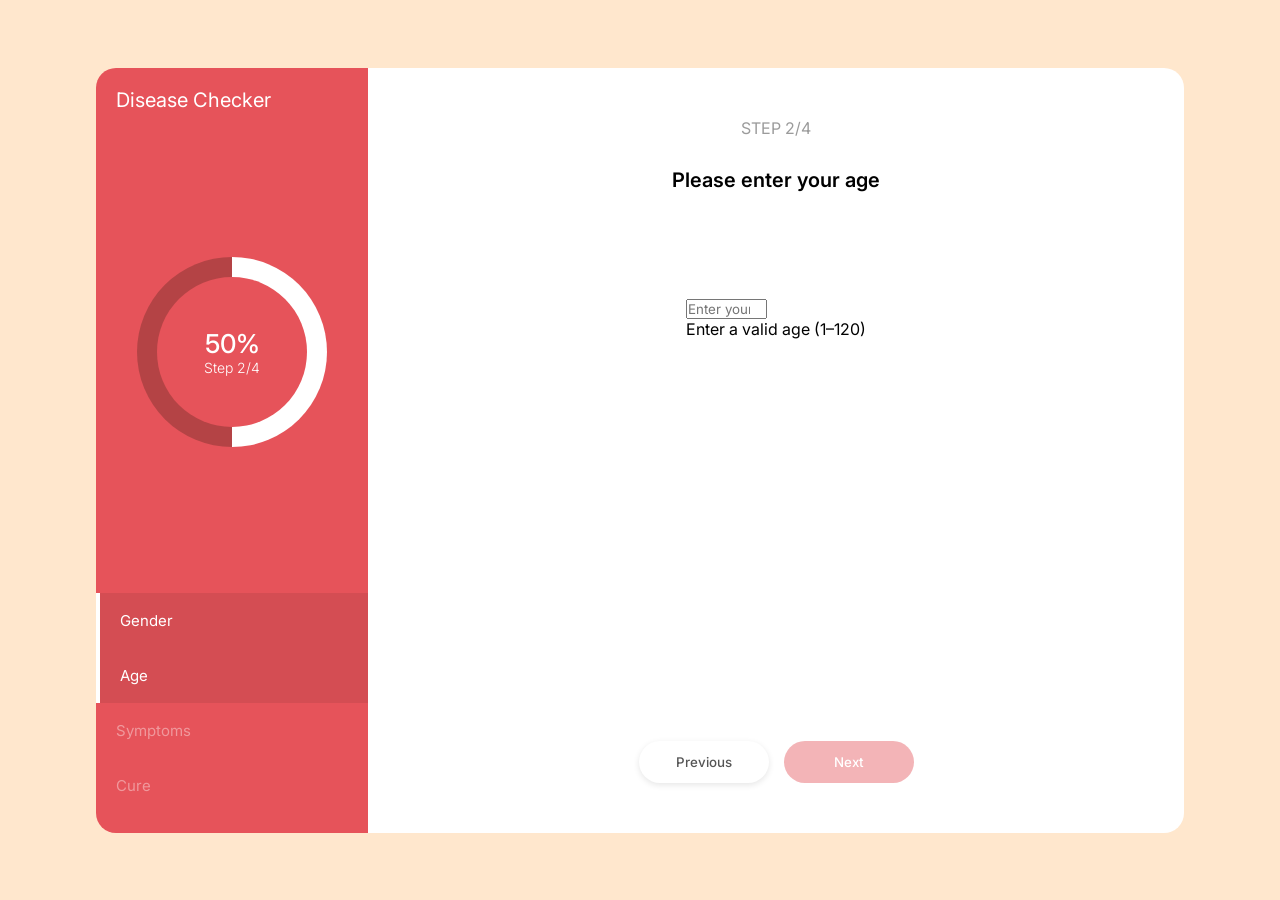
==== age.html @ f3186f95 "shit happened nigga" ====
<!DOCTYPE html>
<html lang="en">
<head>
    <meta charset="utf-8">
    <meta name="viewport" content="width=device-width, initial-scale=1.0">
    <title>Age</title>

    <link rel="stylesheet" href="styles.css">

    <link href="https://fonts.googleapis.com/css2?family=Inter:wght@300;400;500;600;700&display=swap" rel="stylesheet">

    <script defer src="script.js"></script>
</head>

<body>
<div class="main">

    <!-- LEFT PANEL (same as before) -->
    <div class="left">
        <div class="web-title">Disease Checker</div>

        <div class="progress">
            <div class="circle">
                <div class="circle1">50%</div>
                <div class="circle2">Step 2/4</div>
            </div>
        </div>

        <div class="tabs">
            <div class="gender active">Gender</div>
            <div class="age active">Age</div>
            <div class="symptoms">Symptoms</div>
            <div class="cure">Cure</div>
        </div>
    </div>

    <!-- RIGHT PANEL -->
    <div class="right">

        <div class="r1">
            <div class="step">STEP 2/4</div>
        </div>

        <div class="r2">
            <div class="sex">Please enter your age</div>
        </div>

        <!-- AGE INPUT -->
        <div class="ruh">
            <div class="age-box">
                <input type="number" id="ageInput" placeholder="Enter your age" min="1" max="120">
                <div id="ageError">Enter a valid age (1–120)</div>
            </div>
        </div>

        <!-- BUTTONS -->
        <div class="r3">
            <button class="previous" onclick="window.location.href='gender.html'">
                Previous
            </button>

            <button class="next" disabled>
                Next
            </button>
        </div>

    </div>
</div>
</body>
</html>
---- styles.css ----
*{
    margin:0;
    padding:0;
    box-sizing:border-box;
    font-family:'inter';
}

body{
    height:100vh;
    width:100vw;
    display:flex;
    justify-content:center;
    align-items:center;
    background-color:#ffe7cd;
}

.main{
    height:85%;
    width:85%;
    display:flex;
    border-radius:20px;
}

.left{
    height:100%;
    width:25%;
    background-color:#e6535a;
    border-radius:20px 0 0 20px;
    display:flex;
    flex-direction:column;
    justify-content:space-between;
    align-items:center;
    padding:20px 0;
}

.web-title{
    width:100%;
    padding-left:20px;
    color:#ffffff;
    font-size:20px;
}

.progress{
    height:40%;
    width:100%;
    display:flex;
    justify-content:center;
    align-items:center;
}

.circle{
    height:190px;
    width:190px;
    border-radius:50%;
    display:flex;
    flex-direction:column;
    justify-content:center;
    align-items:center;
    position:relative;
    background:conic-gradient(#ffffff 0deg 270deg,#b44345 270deg 360deg);
}

.circle::before{
    content:"";
    position:absolute;
    height:150px;
    width:150px;
    background:#e6535a;
    border-radius:50%;
    z-index:1;
}

.circle1,
.circle2{
    position:relative;
    z-index:2;
    color:#ffffff;
}

.circle1{
    font-size:26px;
    font-weight:500;
}

.circle2{
    font-size:14px;
    font-weight:300;
}

.tabs{
    width:100%;
}

.tabs div{
    width:100%;
    height:55px;
    padding-left:20px;
    display:flex;
    align-items:center;
    gap:10px;
    color:#ffffff;
    font-size:15px;
    cursor:pointer;
    transition:all 0.2s ease;
}

.tabs div:hover{
    background:rgba(255,255,255,0.1);
}
.tabs div.active{
    border-left:4px solid #ffffff;
    background:rgba(0,0,0,0.08);
}

.icons{
    height:16px;
}

.right{
    height:100%;
    width:75%;
    background-color:#ffffff;
    border-radius:0 20px 20px 0;
    display:flex;
    flex-direction:column;
    align-items:center;
    padding:50px 0;
}

.r1{
    text-align:center;
    margin-bottom:30px;
}

.step{
    color:#9b9b9b;
}

.text1{
    font-weight:600;
    font-size:20px;
}

.search-box{
    width:500px;
    height:40px;
    background:#ececec;
    border-radius:5px;
    display:flex;
    align-items:center;
    margin-bottom:25px;
}

.search-icon{
    width:50px;
    display:flex;
    justify-content:center;
}

.main-search-box{
    flex:1;
}

.main-search-box input{
    width:100%;
    height:100%;
    border:none;
    background:none;
    outline:none;
}

.common-symp{
    width:550px;
}

.r3{
    margin-top:auto;
    display:flex;
    gap:15px;
}

.previous,
.next{
    width:130px;
    height:42px;
    border-radius:25px;
    border:none;
    cursor:pointer;
    display:flex;
    align-items:center;
    justify-content:center;
    gap:8px;
    font-weight:500;
    transition:all 0.25s ease;
}

.previous{
    background:#ffffff;
    color:#555;
    box-shadow:0 2px 6px rgba(0,0,0,0.1);
}

.previous:hover{
    background:#f2f2f2;
    transform:translateY(-2px);
}

.previous:active{
    transform:scale(0.95);
}

.next{
    background:#e6535a;
    color:#ffffff;
    box-shadow:0 4px 10px rgba(230,83,90,0.3);
}

.next:hover:not(:disabled){
    background:#d94349;
    transform:translateY(-2px);
}

.next:active:not(:disabled){
    transform:scale(0.95);
}

.next:disabled{
    background:#f3b4b7;
    cursor:not-allowed;
    box-shadow:none;
}

.btn-icon{
    height:14px;
}

.symptom-btn{
    margin:5px;
    padding:6px 12px;
    border:none;
    border-radius:15px;
    background:#ececec;
    cursor:pointer;
    font-size:13px;
    transition:all 0.2s ease;
}

.symptom-btn:hover{
    background:#ddd;
}

.symptom-btn.selected{
    background:#e6535a;
    color:white;
}



/*gender*/
*{
    margin:0;
    padding:0;
    box-sizing:border-box;
    font-family:'inter';
}

body{
    height:100vh;
    width:100vw;
    display:flex;
    justify-content:center;
    align-items:center;
    background-color:#ffe7cd;
}

.main{
    height:85%;
    width:85%;
    display:flex;
    border-radius:20px;
}

.left{
    height:100%;
    width:25%;
    background-color:#e6535a;
    border-radius:20px 0 0 20px;
    display:flex;
    flex-direction:column;
    justify-content:space-between;
    align-items:center;
    padding:20px 0;
}

.web-title{
    width:100%;
    padding-left:20px;
    color:#ffffff;
    font-size:20px;
}

.progress{
    height:40%;
    width:100%;
    display:flex;
    justify-content:center;
    align-items:center;
}

.circle{
    height:190px;
    width:190px;
    border-radius:50%;
    display:flex;
    flex-direction:column;
    justify-content:center;
    align-items:center;
    position:relative;
    background:conic-gradient(#ffffff 0deg 270deg,#b44345 270deg 360deg);
}

.circle::before{
    content:"";
    position:absolute;
    height:150px;
    width:150px;
    background:#e6535a;
    border-radius:50%;
    z-index:1;
}

.circle1,
.circle2{
    position:relative;
    z-index:2;
    color:#ffffff;
}

.circle1{
    font-size:26px;
    font-weight:500;
}

.circle2{
    font-size:14px;
    font-weight:300;
}

.tabs{
    width:100%;
}

.tabs div{
    width:100%;
    height:55px;
    padding-left:20px;
    display:flex;
    align-items:center;
    gap:10px;
    color:#ffffff;
    font-size:15px;
    cursor:pointer;
    transition:all 0.2s ease;
}

.tabs div:hover{
    background:rgba(255,255,255,0.1);
}
.tabs div.active{
    border-left:4px solid #ffffff;
    background:rgba(0,0,0,0.08);
}

.icons{
    height:16px;
}

.right{
    height:100%;
    width:75%;
    background-color:#ffffff;
    border-radius:0 20px 20px 0;
    display:flex;
    flex-direction:column;
    align-items:center;
    padding:50px 0;
}

.r1{
    text-align:center;
    margin-bottom:30px;
}

.step{
    color:#9b9b9b;
}

.text1{
    font-weight:600;
    font-size:20px;
}

.search-box{
    width:500px;
    height:40px;
    background:#ececec;
    border-radius:5px;
    display:flex;
    align-items:center;
    margin-bottom:25px;
}

.search-icon{
    width:50px;
    display:flex;
    justify-content:center;
}

.main-search-box{
    flex:1;
}

.main-search-box input{
    width:100%;
    height:100%;
    border:none;
    background:none;
    outline:none;
}

.common-symp{
    width:550px;
}

.r3{
    margin-top:auto;
    display:flex;
    gap:15px;
}

.previous,
.next{
    width:130px;
    height:42px;
    border-radius:25px;
    border:none;
    cursor:pointer;
    display:flex;
    align-items:center;
    justify-content:center;
    gap:8px;
    font-weight:500;
    transition:all 0.25s ease;
}

.previous{
    background:#ffffff;
    color:#555;
    box-shadow:0 2px 6px rgba(0,0,0,0.1);
}

.previous:hover{
    background:#f2f2f2;
    transform:translateY(-2px);
}

.previous:active{
    transform:scale(0.95);
}

.next{
    background:#e6535a;
    color:#ffffff;
    box-shadow:0 4px 10px rgba(230,83,90,0.3);
}

.next:hover:not(:disabled){
    background:#d94349;
    transform:translateY(-2px);
}

.next:active:not(:disabled){
    transform:scale(0.95);
}

.next:disabled{
    background:#f3b4b7;
    cursor:not-allowed;
    box-shadow:none;
}

.btn-icon{
    height:14px;
}

.symptom-btn{
    margin:5px;
    padding:6px 12px;
    border:none;
    border-radius:15px;
    background:#ececec;
    cursor:pointer;
    font-size:13px;
    transition:all 0.2s ease;
}

.symptom-btn:hover{
    background:#ddd;
}

.symptom-btn.selected{
    background:#e6535a;
    color:white;
}


.sex{
    font-weight: 600;
    font-size: 20px;
}

.ruh{
    display: flex;
    justify-content: center;
    padding-top: 13%;
}

.male, .female{
        cursor: pointer;
        padding: 100px;
        background: none;
        border: solid;
        border-radius: 10px;
        border-color: #c1c1c1;
        transition: all 0.2s ease;

        
}

.male{
    margin-right: 50px;
}

.female{
    margin-left: 50px;
}

.male-icon, .female-icon{
    width: 100px;
    filter: brightness(0) saturate(100%) invert(100%) sepia(1%) saturate(999%) hue-rotate(55deg) brightness(78%) contrast(94%);

}

button:hover {
  transition: transform 0.2s ease;
   transform: scale(1.03);
   border-color: #e6535a ;
   
}


.male:hover{
    filter: brightness(0) saturate(100%) invert(38%) sepia(80%) saturate(1359%) hue-rotate(328deg) brightness(94%) contrast(80%);
}

.female:hover{
    filter: brightness(0) saturate(100%) invert(38%) sepia(80%) saturate(1359%) hue-rotate(328deg) brightness(94%) contrast(80%);
}

.male.selected,
.female.selected{
    border-color: #e6535a;
    background: none;   /* remove fill */
    transform: scale(1.06);
}

.male.selected .male-icon,
.female.selected .female-icon{
   filter: brightness(0) saturate(100%) invert(38%) sepia(80%) saturate(1359%) hue-rotate(328deg) brightness(94%) contrast(80%);
   transition: transform 0.2s ease
   
}


/*gender*/
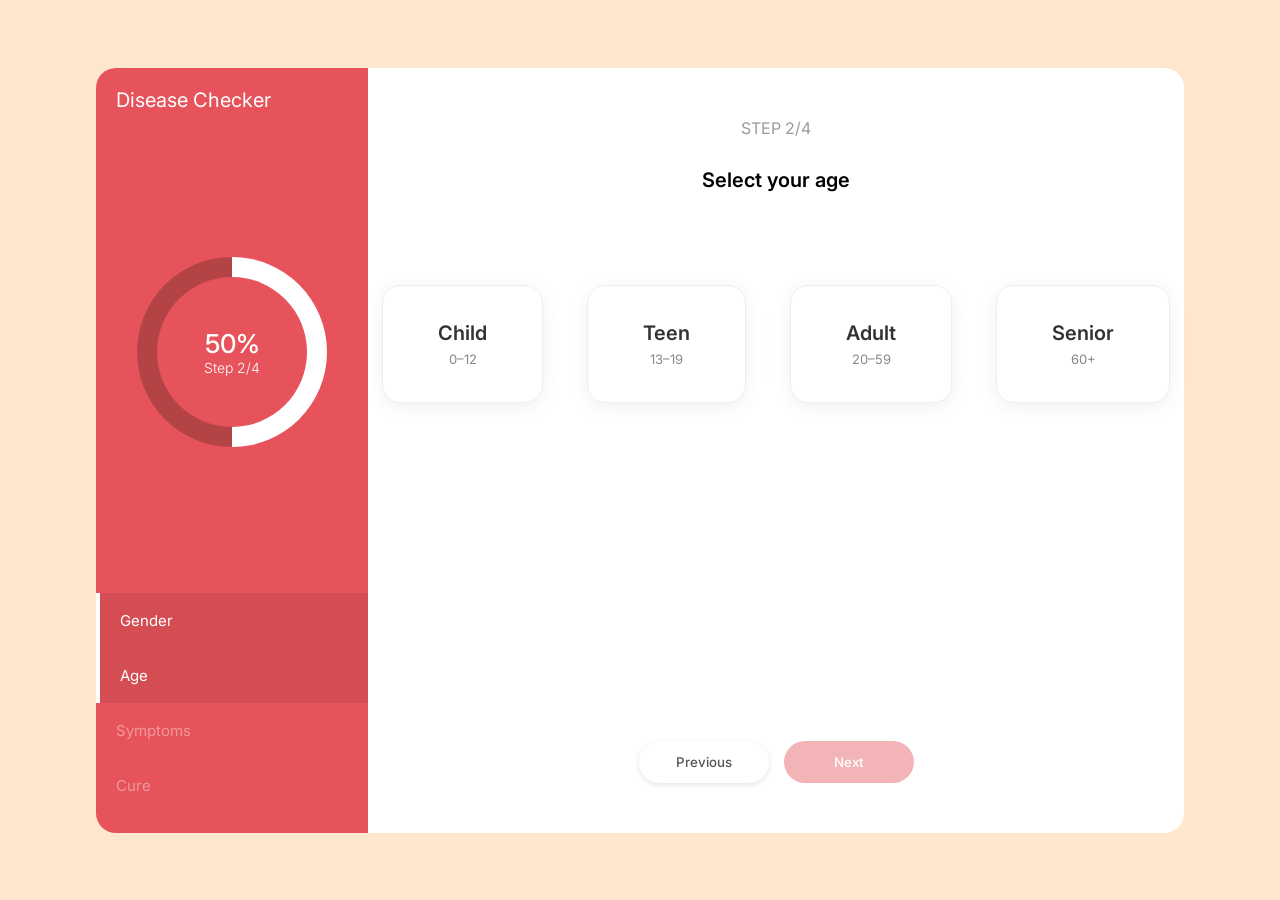
==== commit 91ea466f: "Age page done" ====
--- a/age.html
+++ b/age.html
@@ -42,15 +42,30 @@
         </div>
 
         <div class="r2">
-            <div class="sex">Please enter your age</div>
+            <div class="sex">Select your age</div>
         </div>
 
         <!-- AGE INPUT -->
         <div class="ruh">
-            <div class="age-box">
-                <input type="number" id="ageInput" placeholder="Enter your age" min="1" max="120">
-                <div id="ageError">Enter a valid age (1–120)</div>
-            </div>
+           <button class="age-card" data-age="child">
+    <div class="age-title">Child</div>
+    <div class="age-range">0–12</div>
+</button>
+
+<button class="age-card" data-age="teen">
+    <div class="age-title">Teen</div>
+    <div class="age-range">13–19</div>
+</button>
+
+<button class="age-card" data-age="adult">
+    <div class="age-title">Adult</div>
+    <div class="age-range">20–59</div>
+</button>
+
+<button class="age-card" data-age="senior">
+    <div class="age-title">Senior</div>
+    <div class="age-range">60+</div>
+</button>
         </div>
 
         <!-- BUTTONS -->
--- a/styles.css
+++ b/styles.css
@@ -582,4 +582,65 @@
 }
 
 
-/*gender*/+/*gender*/
+
+
+/* ULTRA CLEAN MODERN AGE CARDS */
+
+.age-card{
+    cursor:pointer;
+    padding:35px 55px;
+    border-radius:18px;
+    background:#ffffff;
+    border:1px solid #eee;
+
+    display:flex;
+    flex-direction:column;
+    align-items:center;
+    justify-content:center;
+    gap:6px;
+
+    margin:12px;
+
+    /* modern shadow */
+    box-shadow: 0 4px 20px rgba(0,0,0,0.06);
+
+    transition: all 0.25s ease;
+}
+
+/* hover effect */
+.age-card:hover{
+    transform: translateY(-5px) scale(1.03);
+    box-shadow: 0 8px 25px rgba(0,0,0,0.1);
+    border-color:#e6535a;
+}
+
+/* selected state */
+.age-card.selected{
+    border-color:#e6535a;
+    background: linear-gradient(135deg, rgba(230,83,90,0.08), rgba(230,83,90,0.02));
+    box-shadow: 0 10px 30px rgba(230,83,90,0.2);
+    transform: scale(1.05);
+}
+
+
+.age-title{
+    font-size:20px;
+    font-weight:600;
+    color:#333;
+}
+
+/* subtitle */
+.age-range{
+    font-size:13px;
+    color:#888;
+}
+
+.ruh{
+    display:flex;
+    justify-content:center;
+    align-items:center;
+    gap:20px;
+    flex-wrap:wrap;   
+    padding-top: 10%;
+}
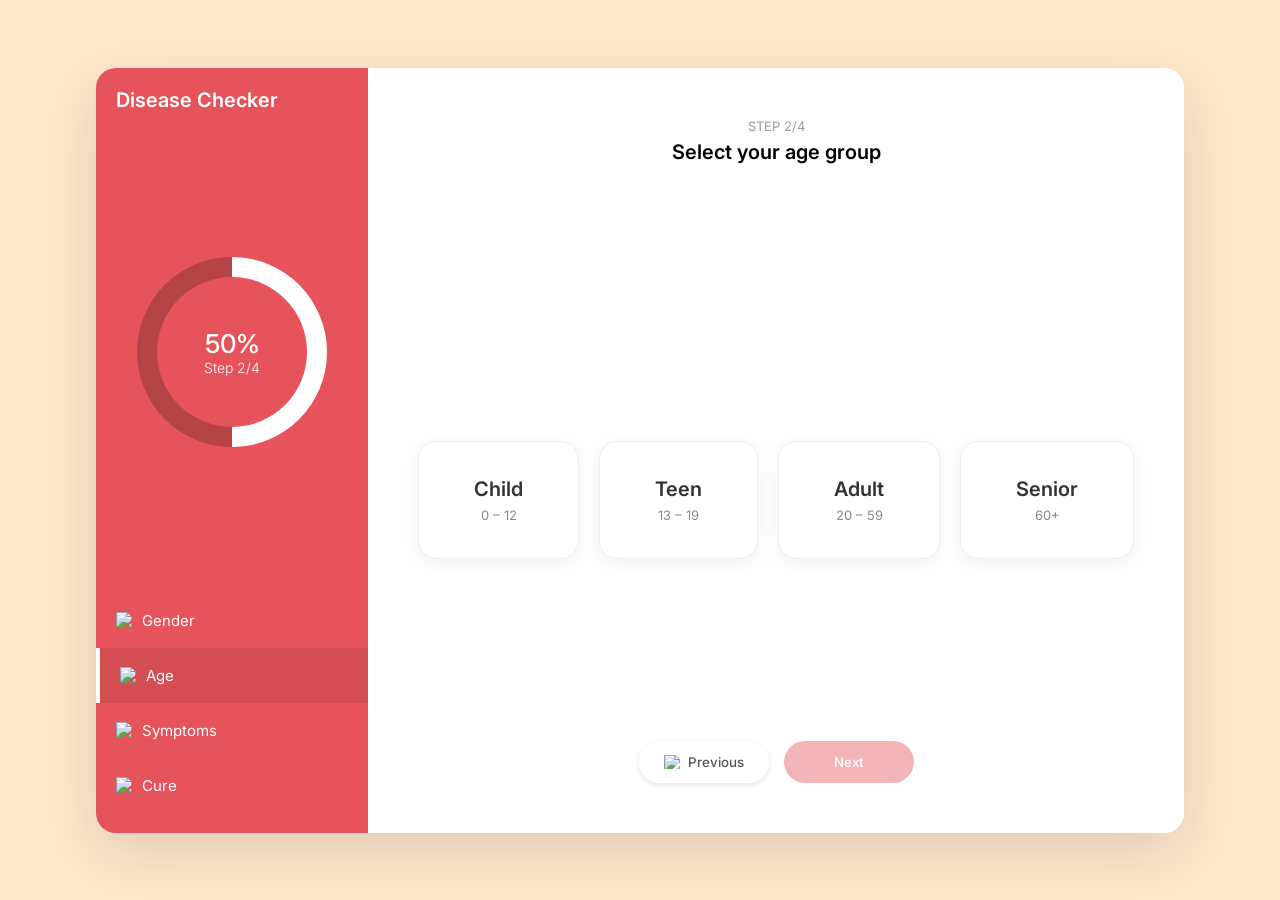
==== commit b011c203: "ahh" ====
--- a/age.html
+++ b/age.html
@@ -3,83 +3,68 @@
 <head>
     <meta charset="utf-8">
     <meta name="viewport" content="width=device-width, initial-scale=1.0">
-    <title>Age</title>
+    <title>Disease Checker — Age</title>
+    <link rel="stylesheet" href="styles/age.css">
+    <link rel="preconnect" href="https://fonts.googleapis.com">
+    <link rel="preconnect" href="https://fonts.gstatic.com" crossorigin>
+    <link href="https://fonts.googleapis.com/css2?family=Inter:wght@300;400;500;600;700&display=swap" rel="stylesheet">
+    <script defer src="script/script.js"></script>
+</head>
+<body>
+    <div class="main">
 
-    <link rel="stylesheet" href="styles.css">
-
-    <link href="https://fonts.googleapis.com/css2?family=Inter:wght@300;400;500;600;700&display=swap" rel="stylesheet">
-
-    <script defer src="script.js"></script>
-</head>
-
-<body>
-<div class="main">
-
-    <!-- LEFT PANEL (same as before) -->
-    <div class="left">
-        <div class="web-title">Disease Checker</div>
-
-        <div class="progress">
-            <div class="circle">
-                <div class="circle1">50%</div>
-                <div class="circle2">Step 2/4</div>
+        <div class="left">
+            <div class="web-title">Disease Checker</div>
+            <div class="progress">
+                <div class="circle">
+                    <div class="circle1" id="progressPercent">50%</div>
+                    <div class="circle2" id="progressStep">Step 2/4</div>
+                </div>
+            </div>
+            <div class="tabs">
+                <div class="gender"><img class="icons" src="assets/gender.svg">Gender</div>
+                <div class="age active"><img class="icons" src="assets/age.svg">Age</div>
+                <div class="symptoms"><img class="icons" src="assets/symptom.svg">Symptoms</div>
+                <div class="cure"><img class="icons" src="assets/cure.svg">Cure</div>
             </div>
         </div>
 
-        <div class="tabs">
-            <div class="gender active">Gender</div>
-            <div class="age active">Age</div>
-            <div class="symptoms">Symptoms</div>
-            <div class="cure">Cure</div>
-        </div>
-    </div>
+        <div class="right">
+            <div class="r1">
+                <div class="step">STEP 2/4</div>
+                <div class="text1">Select your age group</div>
+            </div>
 
-    <!-- RIGHT PANEL -->
-    <div class="right">
+            <div class="ruh">
+                <button class="age-card" data-age="child">
+                    <div class="age-title">Child</div>
+                    <div class="age-range">0 – 12</div>
+                </button>
+                <button class="age-card" data-age="teen">
+                    <div class="age-title">Teen</div>
+                    <div class="age-range">13 – 19</div>
+                </button>
+                <button class="age-card" data-age="adult">
+                    <div class="age-title">Adult</div>
+                    <div class="age-range">20 – 59</div>
+                </button>
+                <button class="age-card" data-age="senior">
+                    <div class="age-title">Senior</div>
+                    <div class="age-range">60+</div>
+                </button>
+            </div>
 
-        <div class="r1">
-            <div class="step">STEP 2/4</div>
-        </div>
-
-        <div class="r2">
-            <div class="sex">Select your age</div>
-        </div>
-
-        <!-- AGE INPUT -->
-        <div class="ruh">
-           <button class="age-card" data-age="child">
-    <div class="age-title">Child</div>
-    <div class="age-range">0–12</div>
-</button>
-
-<button class="age-card" data-age="teen">
-    <div class="age-title">Teen</div>
-    <div class="age-range">13–19</div>
-</button>
-
-<button class="age-card" data-age="adult">
-    <div class="age-title">Adult</div>
-    <div class="age-range">20–59</div>
-</button>
-
-<button class="age-card" data-age="senior">
-    <div class="age-title">Senior</div>
-    <div class="age-range">60+</div>
-</button>
-        </div>
-
-        <!-- BUTTONS -->
-        <div class="r3">
-            <button class="previous" onclick="window.location.href='gender.html'">
-                Previous
-            </button>
-
-            <button class="next" disabled>
-                Next
-            </button>
+            <div class="r3">
+                <button class="previous">
+                    <img src="assets/left-arrow.svg" class="btn-icon">
+                    Previous
+                </button>
+                <button class="next" disabled>
+                    Next
+                </button>
+            </div>
         </div>
 
     </div>
-</div>
 </body>
 </html>
--- a/styles/age.css
+++ b/styles/age.css
@@ -0,0 +1,257 @@
+* {
+    margin: 0;
+    padding: 0;
+    box-sizing: border-box;
+    font-family: 'Inter', sans-serif;
+}
+
+body {
+    height: 100vh;
+    width: 100vw;
+    display: flex;
+    justify-content: center;
+    align-items: center;
+    background-color: #ffe7cd;
+}
+
+.main {
+    height: 85%;
+    width: 85%;
+    display: flex;
+    border-radius: 20px;
+    box-shadow: 0 20px 60px rgba(0, 0, 0, 0.12);
+}
+
+.left {
+    height: 100%;
+    width: 25%;
+    background-color: #e6535a;
+    border-radius: 20px 0 0 20px;
+    display: flex;
+    flex-direction: column;
+    justify-content: space-between;
+    align-items: center;
+    padding: 20px 0;
+}
+
+.web-title {
+    width: 100%;
+    padding-left: 20px;
+    color: #ffffff;
+    font-size: 20px;
+    font-weight: 600;
+}
+
+.progress {
+    height: 40%;
+    width: 100%;
+    display: flex;
+    justify-content: center;
+    align-items: center;
+}
+
+.circle {
+    height: 190px;
+    width: 190px;
+    border-radius: 50%;
+    display: flex;
+    flex-direction: column;
+    justify-content: center;
+    align-items: center;
+    position: relative;
+    background: conic-gradient(#ffffff 0deg 180deg, #b44345 180deg 360deg);
+}
+
+.circle::before {
+    content: "";
+    position: absolute;
+    height: 150px;
+    width: 150px;
+    background: #e6535a;
+    border-radius: 50%;
+    z-index: 1;
+}
+
+.circle1,
+.circle2 {
+    position: relative;
+    z-index: 2;
+    color: #ffffff;
+}
+
+.circle1 {
+    font-size: 26px;
+    font-weight: 500;
+}
+
+.circle2 {
+    font-size: 14px;
+    font-weight: 300;
+}
+
+.tabs {
+    width: 100%;
+}
+
+.tabs div {
+    width: 100%;
+    height: 55px;
+    padding-left: 20px;
+    display: flex;
+    align-items: center;
+    gap: 10px;
+    color: #ffffff;
+    font-size: 15px;
+    cursor: pointer;
+    transition: all 0.2s ease;
+}
+
+.tabs div:hover {
+    background: rgba(255, 255, 255, 0.1);
+}
+
+.tabs div.active {
+    border-left: 4px solid #ffffff;
+    background: rgba(0, 0, 0, 0.08);
+}
+
+.icons {
+    height: 16px;
+}
+
+.right {
+    height: 100%;
+    width: 75%;
+    background-color: #ffffff;
+    border-radius: 0 20px 20px 0;
+    display: flex;
+    flex-direction: column;
+    align-items: center;
+    padding: 50px 0;
+}
+
+.r1 {
+    text-align: center;
+    margin-bottom: 30px;
+}
+
+.step {
+    color: #9b9b9b;
+    font-size: 13px;
+    margin-bottom: 6px;
+}
+
+.text1 {
+    font-weight: 600;
+    font-size: 20px;
+}
+
+.ruh {
+    display: flex;
+    justify-content: center;
+    align-items: center;
+    gap: 20px;
+    flex-wrap: wrap;
+    padding-top: 8%;
+    flex: 1;
+}
+
+.age-card {
+    cursor: pointer;
+    padding: 35px 55px;
+    border-radius: 18px;
+    background: #ffffff;
+    border: 1px solid #eee;
+    display: flex;
+    flex-direction: column;
+    align-items: center;
+    justify-content: center;
+    gap: 6px;
+    box-shadow: 0 4px 20px rgba(0, 0, 0, 0.06);
+    transition: all 0.25s ease;
+}
+
+.age-card:hover {
+    transform: translateY(-5px) scale(1.03);
+    box-shadow: 0 8px 25px rgba(0, 0, 0, 0.1);
+    border-color: #e6535a;
+}
+
+.age-card.selected {
+    border-color: #e6535a;
+    background: linear-gradient(135deg, rgba(230, 83, 90, 0.08), rgba(230, 83, 90, 0.02));
+    box-shadow: 0 10px 30px rgba(230, 83, 90, 0.2);
+    transform: scale(1.05);
+}
+
+.age-title {
+    font-size: 20px;
+    font-weight: 600;
+    color: #333;
+}
+
+.age-range {
+    font-size: 13px;
+    color: #888;
+}
+
+.r3 {
+    margin-top: auto;
+    display: flex;
+    gap: 15px;
+}
+
+.previous,
+.next {
+    width: 130px;
+    height: 42px;
+    border-radius: 25px;
+    border: none;
+    cursor: pointer;
+    display: flex;
+    align-items: center;
+    justify-content: center;
+    gap: 8px;
+    font-weight: 500;
+    transition: all 0.25s ease;
+}
+
+.previous {
+    background: #ffffff;
+    color: #555;
+    box-shadow: 0 2px 6px rgba(0, 0, 0, 0.1);
+}
+
+.previous:hover {
+    background: #f2f2f2;
+    transform: translateY(-2px);
+}
+
+.previous:active {
+    transform: scale(0.95);
+}
+
+.next {
+    background: #e6535a;
+    color: #ffffff;
+    box-shadow: 0 4px 10px rgba(230, 83, 90, 0.3);
+}
+
+.next:hover:not(:disabled) {
+    background: #d94349;
+    transform: translateY(-2px);
+}
+
+.next:active:not(:disabled) {
+    transform: scale(0.95);
+}
+
+.next:disabled {
+    background: #f3b4b7;
+    cursor: not-allowed;
+    box-shadow: none;
+}
+
+.btn-icon {
+    height: 14px;
+}
